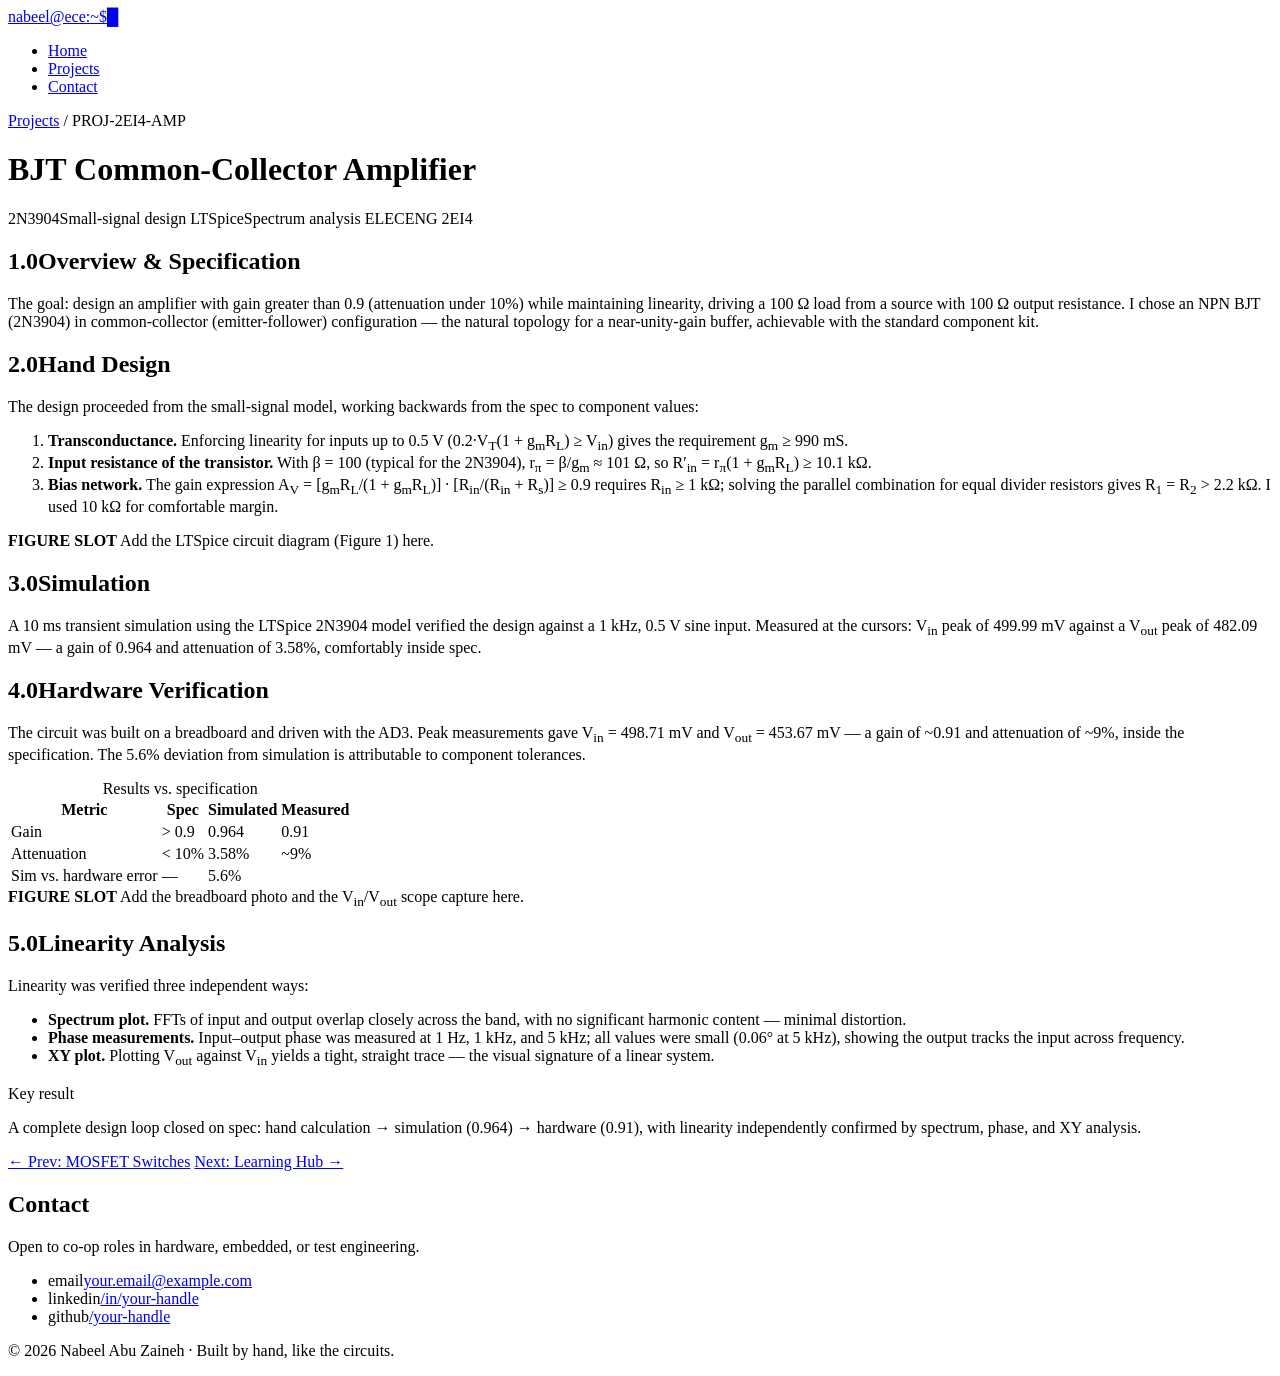
==== amplifier.html @ 7aefc630 "Add files via upload" ====
<!DOCTYPE html>
<html lang="en">
<head>
<meta charset="UTF-8">
<meta name="viewport" content="width=device-width, initial-scale=1.0">
<title>BJT Common-Collector Amplifier — Nabeel Abu Zaineh</title>
<meta name="description" content="A 2N3904 common-collector amplifier designed by hand to a gain spec, simulated in LTSpice, and verified on hardware with spectrum and phase analysis.">
<link rel="preconnect" href="https://fonts.googleapis.com">
<link rel="preconnect" href="https://fonts.gstatic.com" crossorigin>
<link href="https://fonts.googleapis.com/css2?family=Archivo:wght@700;800&family=IBM+Plex+Sans:wght@400;600&family=IBM+Plex+Mono:wght@400;600&display=swap" rel="stylesheet">
<link rel="stylesheet" href="style.css">
</head>
<body>

<header>
  <div class="wrap nav">
    <a class="brand" href="index.html">nabeel@ece:~$<span class="cursor">█</span></a>
    <nav aria-label="Main">
      <ul>
        <li><a href="index.html">Home</a></li>
        <li><a href="projects.html" aria-current="page">Projects</a></li>
        <li><a href="index.html#contact">Contact</a></li>
      </ul>
    </nav>
  </div>
</header>

<main class="wrap">
  <div class="detail-hero">
    <p class="crumb"><a href="projects.html">Projects</a> / PROJ-2EI4-AMP</p>
    <h1>BJT Common-Collector Amplifier</h1>
    <div class="detail-meta">
      <span class="tag">2N3904</span><span class="tag">Small-signal design</span>
      <span class="tag">LTSpice</span><span class="tag">Spectrum analysis</span>
      <span class="tag">ELECENG 2EI4</span>
    </div>
  </div>

  <div class="detail-body">
    <h2><span class="num">1.0</span>Overview &amp; Specification</h2>
    <p>
      The goal: design an amplifier with gain greater than 0.9 (attenuation under 10%)
      while maintaining linearity, driving a 100 Ω load from a source with 100 Ω output
      resistance. I chose an NPN BJT (2N3904) in common-collector (emitter-follower)
      configuration — the natural topology for a near-unity-gain buffer, achievable with
      the standard component kit.
    </p>

    <h2><span class="num">2.0</span>Hand Design</h2>
    <p>
      The design proceeded from the small-signal model, working backwards from the spec to
      component values:
    </p>
    <ol>
      <li>
        <strong>Transconductance.</strong> Enforcing linearity for inputs up to 0.5 V
        (0.2·V<sub>T</sub>(1 + g<sub>m</sub>R<sub>L</sub>) ≥ V<sub>in</sub>) gives the
        requirement g<sub>m</sub> ≥ 990 mS.
      </li>
      <li>
        <strong>Input resistance of the transistor.</strong> With β = 100 (typical for the
        2N3904), r<sub>π</sub> = β/g<sub>m</sub> ≈ 101 Ω, so
        R′<sub>in</sub> = r<sub>π</sub>(1 + g<sub>m</sub>R<sub>L</sub>) ≥ 10.1 kΩ.
      </li>
      <li>
        <strong>Bias network.</strong> The gain expression
        A<sub>V</sub> = [g<sub>m</sub>R<sub>L</sub>/(1 + g<sub>m</sub>R<sub>L</sub>)] ·
        [R<sub>in</sub>/(R<sub>in</sub> + R<sub>s</sub>)] ≥ 0.9 requires
        R<sub>in</sub> ≥ 1 kΩ; solving the parallel combination for equal divider
        resistors gives R<sub>1</sub> = R<sub>2</sub> &gt; 2.2 kΩ. I used 10 kΩ for
        comfortable margin.
      </li>
    </ol>
    <div class="fig-slot">
      <strong>FIGURE SLOT</strong>
      Add the LTSpice circuit diagram (Figure 1) here.
    </div>

    <h2><span class="num">3.0</span>Simulation</h2>
    <p>
      A 10 ms transient simulation using the LTSpice 2N3904 model verified the design
      against a 1 kHz, 0.5 V sine input. Measured at the cursors: V<sub>in</sub> peak of
      499.99 mV against a V<sub>out</sub> peak of 482.09 mV — a gain of 0.964 and
      attenuation of 3.58%, comfortably inside spec.
    </p>

    <h2><span class="num">4.0</span>Hardware Verification</h2>
    <p>
      The circuit was built on a breadboard and driven with the AD3. Peak measurements gave
      V<sub>in</sub> = 498.71 mV and V<sub>out</sub> = 453.67 mV — a gain of ~0.91 and
      attenuation of ~9%, inside the specification. The 5.6% deviation from simulation is
      attributable to component tolerances.
    </p>
    <table class="specs">
      <caption>Results vs. specification</caption>
      <tr><th>Metric</th><th>Spec</th><th>Simulated</th><th>Measured</th></tr>
      <tr><td>Gain</td><td>&gt; 0.9</td><td>0.964</td><td>0.91</td></tr>
      <tr><td>Attenuation</td><td>&lt; 10%</td><td>3.58%</td><td>~9%</td></tr>
      <tr><td>Sim vs. hardware error</td><td>—</td><td colspan="2">5.6%</td></tr>
    </table>
    <div class="fig-slot">
      <strong>FIGURE SLOT</strong>
      Add the breadboard photo and the V<sub>in</sub>/V<sub>out</sub> scope capture here.
    </div>

    <h2><span class="num">5.0</span>Linearity Analysis</h2>
    <p>Linearity was verified three independent ways:</p>
    <ul>
      <li>
        <strong>Spectrum plot.</strong> FFTs of input and output overlap closely across the
        band, with no significant harmonic content — minimal distortion.
      </li>
      <li>
        <strong>Phase measurements.</strong> Input–output phase was measured at 1 Hz,
        1 kHz, and 5 kHz; all values were small (0.06° at 5 kHz), showing the output
        tracks the input across frequency.
      </li>
      <li>
        <strong>XY plot.</strong> Plotting V<sub>out</sub> against V<sub>in</sub> yields a
        tight, straight trace — the visual signature of a linear system.
      </li>
    </ul>
    <div class="callout">
      <p class="callout-label">Key result</p>
      <p>
        A complete design loop closed on spec: hand calculation → simulation (0.964) →
        hardware (0.91), with linearity independently confirmed by spectrum, phase, and XY
        analysis.
      </p>
    </div>
  </div>

  <div class="proj-pager">
    <a class="btn" href="switches.html">← Prev: MOSFET Switches</a>
    <a class="btn" href="hub.html">Next: Learning Hub →</a>
  </div>
</main>

<footer id="contact">
  <div class="wrap">
    <div class="foot-grid">
      <div>
        <h2>Contact</h2>
        <p>Open to co-op roles in hardware, embedded, or test engineering.</p>
      </div>
      <ul class="contact-list">
        <li><span class="label">email</span><a href="mailto:your.email@example.com">your.email@example.com</a></li>
        <li><span class="label">linkedin</span><a href="https://linkedin.com/in/your-handle">/in/your-handle</a></li>
        <li><span class="label">github</span><a href="https://github.com/your-handle">/your-handle</a></li>
      </ul>
    </div>
    <p class="fineprint">© 2026 Nabeel Abu Zaineh · Built by hand, like the circuits.</p>
  </div>
</footer>
</body>
</html>
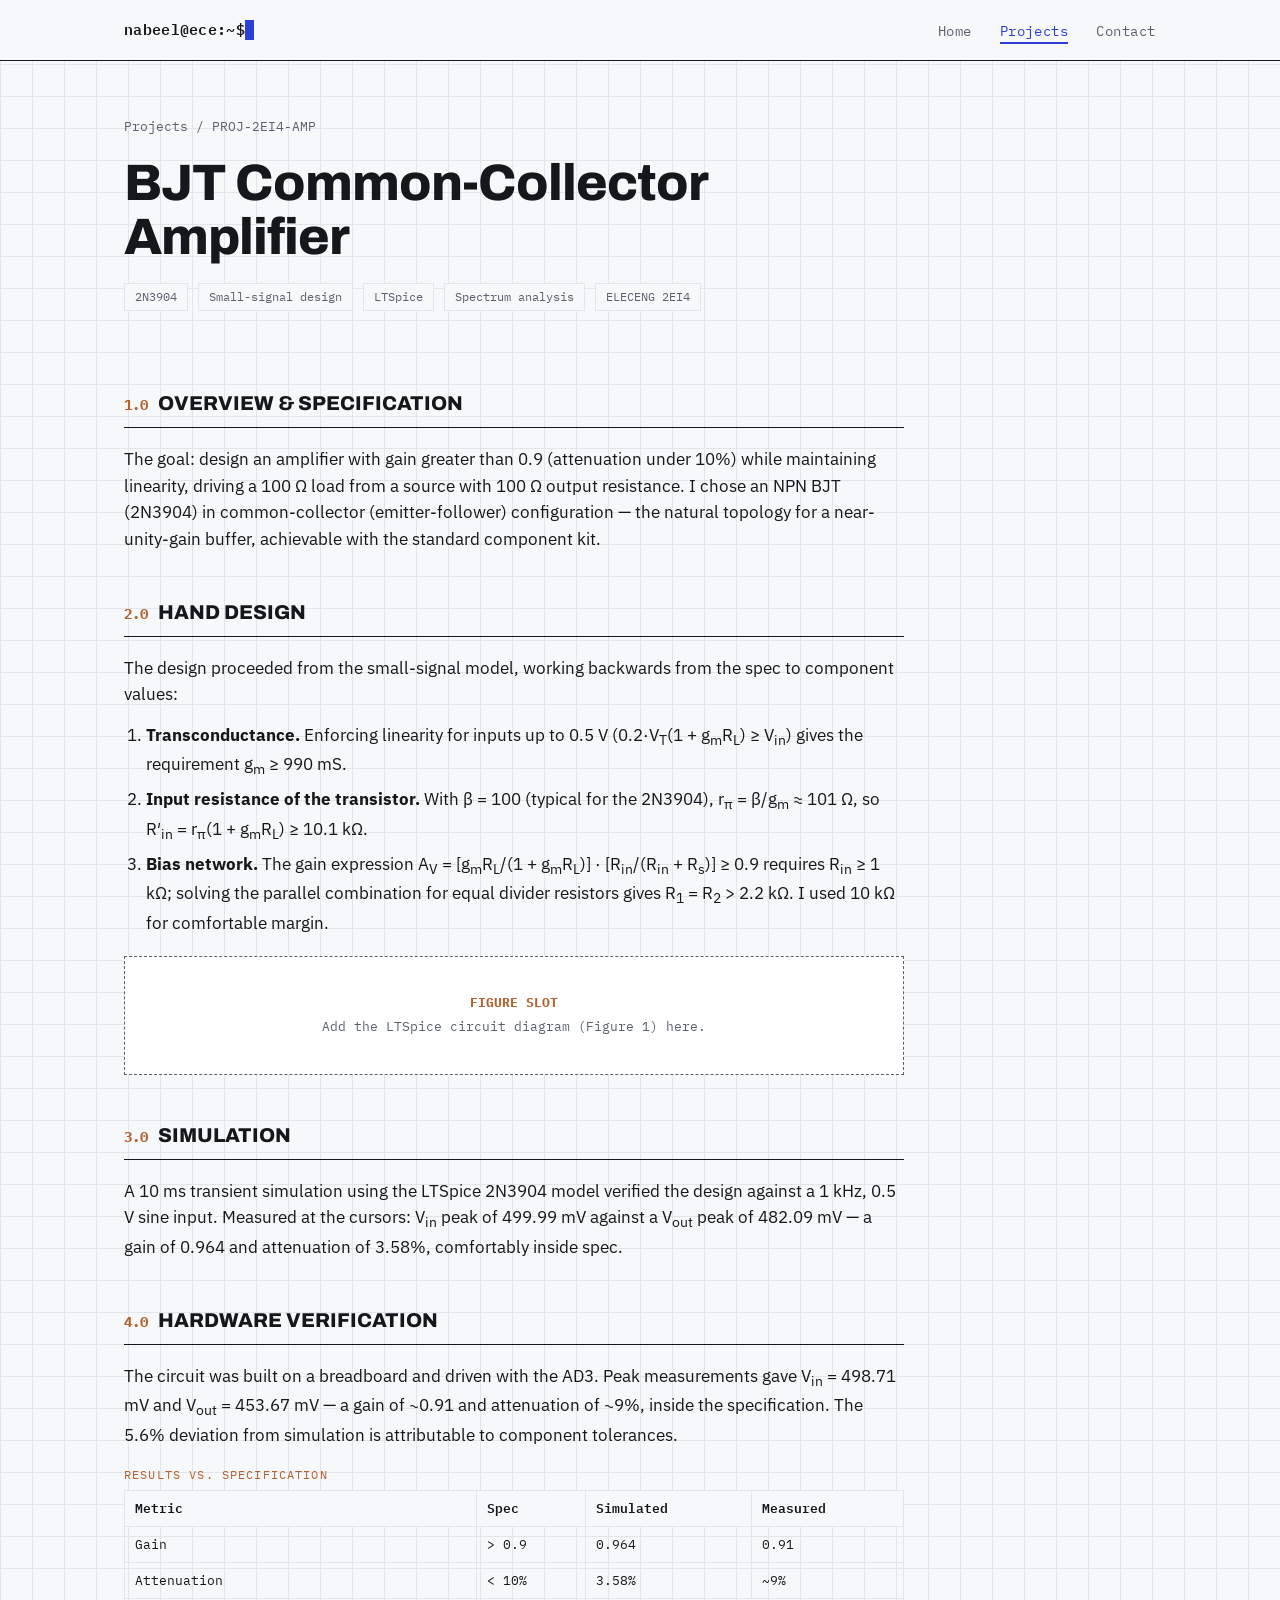
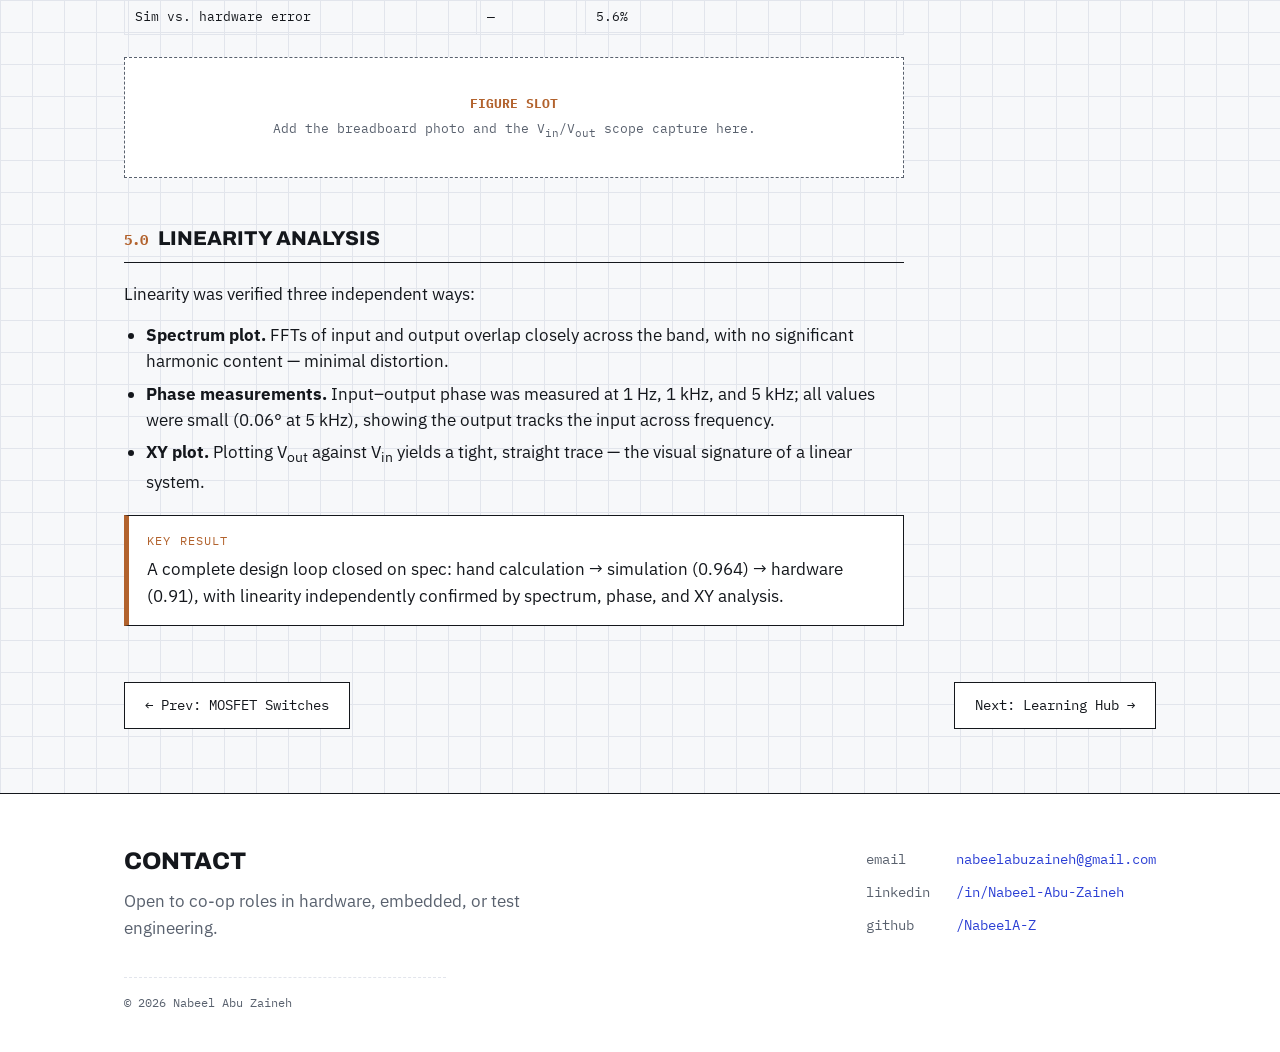
==== commit a235b309: "Update amplifier.html" ====
--- a/amplifier.html
+++ b/amplifier.html
@@ -144,12 +144,12 @@
         <p>Open to co-op roles in hardware, embedded, or test engineering.</p>
       </div>
       <ul class="contact-list">
-        <li><span class="label">email</span><a href="mailto:your.email@example.com">your.email@example.com</a></li>
-        <li><span class="label">linkedin</span><a href="https://linkedin.com/in/your-handle">/in/your-handle</a></li>
-        <li><span class="label">github</span><a href="https://github.com/your-handle">/your-handle</a></li>
+        <li><span class="label">email</span><a href="mailto:nabeelabuzaineh@gmail.com">nabeelabuzaineh@gmail.com</a></li>
+        <li><span class="label">linkedin</span><a href="https://www.linkedin.com/in/nabeel-abu-zaineh-313452333/">/in/Nabeel-Abu-Zaineh</a></li>
+        <li><span class="label">github</span><a href="https://github.com/your-handle">/NabeelA-Z</a></li>
       </ul>
     </div>
-    <p class="fineprint">© 2026 Nabeel Abu Zaineh · Built by hand, like the circuits.</p>
+    <p class="fineprint">© 2026 Nabeel Abu Zaineh</p>
   </div>
 </footer>
 </body>
--- a/style.css
+++ b/style.css
@@ -0,0 +1,407 @@
+/* ============================================================
+   Nabeel Abu Zaineh — Portfolio
+   Palette: Paper #F7F8FA · Ink #14171C · Schematic Blue #2B3FD4
+            Copper #B2622D · Grid #E2E5EC · Muted #59616E
+   Type:    Archivo (display) · IBM Plex Sans (body) · IBM Plex Mono (utility)
+   ============================================================ */
+
+:root {
+  --paper: #F7F8FA;
+  --ink: #14171C;
+  --blue: #2B3FD4;
+  --blue-dark: #1F2FA6;
+  --copper: #B2622D;
+  --grid: #E2E5EC;
+  --muted: #59616E;
+  --card: #FFFFFF;
+  --mono: "IBM Plex Mono", ui-monospace, monospace;
+  --sans: "IBM Plex Sans", system-ui, sans-serif;
+  --display: "Archivo", var(--sans);
+  --maxw: 1080px;
+}
+
+* { margin: 0; padding: 0; box-sizing: border-box; }
+
+html { scroll-behavior: smooth; }
+@media (prefers-reduced-motion: reduce) {
+  html { scroll-behavior: auto; }
+  *, *::before, *::after { animation: none !important; transition: none !important; }
+}
+
+body {
+  font-family: var(--sans);
+  color: var(--ink);
+  background-color: var(--paper);
+  /* Engineering graph paper */
+  background-image:
+    linear-gradient(var(--grid) 1px, transparent 1px),
+    linear-gradient(90deg, var(--grid) 1px, transparent 1px);
+  background-size: 32px 32px;
+  line-height: 1.6;
+  font-size: 16.5px;
+}
+
+a { color: var(--blue); text-decoration: none; }
+a:hover { color: var(--blue-dark); }
+a:focus-visible, button:focus-visible {
+  outline: 2px solid var(--copper);
+  outline-offset: 3px;
+}
+
+.wrap { max-width: var(--maxw); margin: 0 auto; padding: 0 24px; }
+
+/* ---------- Header / nav ---------- */
+header {
+  position: sticky; top: 0; z-index: 50;
+  background: rgba(247, 248, 250, 0.92);
+  backdrop-filter: blur(6px);
+  border-bottom: 1.5px solid var(--ink);
+}
+.nav {
+  display: flex; align-items: center; justify-content: space-between;
+  height: 60px;
+}
+.nav .brand {
+  font-family: var(--mono);
+  font-weight: 600;
+  font-size: 0.95rem;
+  color: var(--ink);
+  letter-spacing: 0.02em;
+}
+.nav .brand .cursor { color: var(--blue); }
+.nav ul { display: flex; gap: 28px; list-style: none; }
+.nav ul a {
+  font-family: var(--mono);
+  font-size: 0.85rem;
+  color: var(--muted);
+  letter-spacing: 0.04em;
+}
+.nav ul a:hover, .nav ul a[aria-current="page"] { color: var(--blue); }
+.nav ul a[aria-current="page"] { border-bottom: 2px solid var(--blue); padding-bottom: 2px; }
+
+/* ---------- Hero ---------- */
+.hero { padding: 88px 0 56px; }
+.hero .eyebrow {
+  font-family: var(--mono);
+  font-size: 0.8rem;
+  letter-spacing: 0.12em;
+  text-transform: uppercase;
+  color: var(--copper);
+  margin-bottom: 18px;
+}
+.hero h1 {
+  font-family: var(--display);
+  font-weight: 800;
+  font-size: clamp(2.6rem, 7vw, 4.6rem);
+  line-height: 1.02;
+  letter-spacing: -0.02em;
+  max-width: 15ch;
+}
+.hero h1 .accent { color: var(--blue); }
+.hero .tagline {
+  margin-top: 22px;
+  max-width: 58ch;
+  font-size: 1.08rem;
+  color: var(--muted);
+}
+.hero .cta-row { margin-top: 32px; display: flex; gap: 14px; flex-wrap: wrap; }
+
+.btn {
+  display: inline-block;
+  font-family: var(--mono);
+  font-size: 0.88rem;
+  padding: 11px 20px;
+  border: 1.5px solid var(--ink);
+  color: var(--ink);
+  background: var(--card);
+  transition: transform 0.12s ease, box-shadow 0.12s ease;
+}
+.btn:hover { transform: translate(-2px, -2px); box-shadow: 3px 3px 0 var(--blue); color: var(--ink); }
+.btn.primary { background: var(--blue); border-color: var(--blue); color: #fff; }
+.btn.primary:hover { box-shadow: 3px 3px 0 var(--ink); color: #fff; }
+
+/* Signature: oscilloscope trace */
+.scope {
+  margin-top: 56px;
+  border: 1.5px solid var(--ink);
+  background: var(--card);
+}
+.scope-label {
+  display: flex; justify-content: space-between;
+  font-family: var(--mono); font-size: 0.72rem;
+  color: var(--muted);
+  padding: 8px 12px;
+  border-bottom: 1px solid var(--grid);
+}
+.scope svg { display: block; width: 100%; height: 110px; }
+.trace {
+  fill: none;
+  stroke: var(--blue);
+  stroke-width: 2.5;
+  stroke-dasharray: 2400;
+  stroke-dashoffset: 2400;
+  animation: draw 4s linear infinite;
+}
+.trace.ghost { stroke: var(--copper); opacity: 0.45; animation-delay: 0.6s; }
+@keyframes draw { to { stroke-dashoffset: 0; } }
+
+/* ---------- Sections ---------- */
+section { padding: 64px 0; }
+.sec-head {
+  display: flex; align-items: baseline; gap: 16px;
+  border-bottom: 1.5px solid var(--ink);
+  padding-bottom: 10px;
+  margin-bottom: 36px;
+}
+.sec-head .num {
+  font-family: var(--mono);
+  font-size: 0.9rem;
+  color: var(--copper);
+}
+.sec-head h2 {
+  font-family: var(--display);
+  font-weight: 800;
+  font-size: 1.6rem;
+  letter-spacing: -0.01em;
+  text-transform: uppercase;
+}
+
+/* ---------- About ---------- */
+.about-grid { display: grid; grid-template-columns: 1.6fr 1fr; gap: 40px; }
+.about-grid p + p { margin-top: 14px; }
+.factsheet {
+  border: 1.5px solid var(--ink);
+  background: var(--card);
+  font-family: var(--mono);
+  font-size: 0.85rem;
+  align-self: start;
+}
+.factsheet div {
+  display: flex; justify-content: space-between; gap: 12px;
+  padding: 10px 14px;
+  border-bottom: 1px solid var(--grid);
+}
+.factsheet div:last-child { border-bottom: none; }
+.factsheet dt { color: var(--muted); }
+.factsheet dd { text-align: right; }
+
+/* ---------- Skills ---------- */
+.skills-grid {
+  display: grid;
+  grid-template-columns: repeat(auto-fit, minmax(230px, 1fr));
+  gap: 20px;
+}
+.skill-card {
+  border: 1.5px solid var(--ink);
+  background: var(--card);
+  padding: 20px;
+}
+.skill-card h3 {
+  font-family: var(--mono);
+  font-size: 0.82rem;
+  letter-spacing: 0.08em;
+  text-transform: uppercase;
+  color: var(--blue);
+  margin-bottom: 12px;
+}
+.skill-card ul { list-style: none; }
+.skill-card li {
+  padding: 4px 0;
+  font-size: 0.95rem;
+  border-bottom: 1px dashed var(--grid);
+}
+.skill-card li:last-child { border-bottom: none; }
+
+/* ---------- Project cards ---------- */
+.proj-grid { display: grid; gap: 28px; }
+
+.proj {
+  border: 1.5px solid var(--ink);
+  background: var(--card);
+  transition: box-shadow 0.15s ease, transform 0.15s ease;
+}
+.proj:hover { transform: translate(-3px, -3px); box-shadow: 6px 6px 0 var(--blue); }
+
+.proj-head {
+  display: flex; justify-content: space-between; align-items: center;
+  gap: 12px; flex-wrap: wrap;
+  padding: 14px 20px;
+  border-bottom: 1.5px solid var(--ink);
+  background: var(--paper);
+}
+.proj-head .part-no {
+  font-family: var(--mono); font-size: 0.78rem;
+  color: var(--copper); letter-spacing: 0.06em;
+}
+.proj-head .status {
+  font-family: var(--mono); font-size: 0.72rem;
+  padding: 3px 10px;
+  border: 1px solid var(--blue);
+  color: var(--blue);
+}
+.proj-body { padding: 22px 20px; }
+.proj-body h3 {
+  font-family: var(--display);
+  font-weight: 700;
+  font-size: 1.35rem;
+  letter-spacing: -0.01em;
+  margin-bottom: 10px;
+}
+.proj-body p { color: var(--muted); max-width: 70ch; }
+.proj-body p + p { margin-top: 10px; }
+.proj-body p strong { color: var(--ink); }
+
+.specs {
+  margin-top: 18px;
+  width: 100%;
+  border-collapse: collapse;
+  font-family: var(--mono);
+  font-size: 0.82rem;
+}
+.specs caption {
+  text-align: left;
+  font-size: 0.72rem;
+  letter-spacing: 0.1em;
+  text-transform: uppercase;
+  color: var(--copper);
+  padding-bottom: 6px;
+}
+.specs th, .specs td {
+  border: 1px solid var(--grid);
+  padding: 7px 10px;
+  text-align: left;
+}
+.specs th { background: var(--paper); font-weight: 600; }
+
+.tags { margin-top: 16px; display: flex; flex-wrap: wrap; gap: 8px; }
+.tag {
+  font-family: var(--mono);
+  font-size: 0.72rem;
+  padding: 4px 10px;
+  background: var(--paper);
+  border: 1px solid var(--grid);
+  color: var(--muted);
+}
+
+/* ---------- Footer / contact ---------- */
+footer {
+  border-top: 1.5px solid var(--ink);
+  padding: 48px 0 40px;
+  background: var(--card);
+}
+footer .foot-grid {
+  display: flex; justify-content: space-between; gap: 24px; flex-wrap: wrap;
+  align-items: flex-start;
+}
+footer h2 {
+  font-family: var(--display); font-weight: 800;
+  font-size: 1.5rem; text-transform: uppercase;
+  margin-bottom: 8px;
+}
+footer p { color: var(--muted); max-width: 46ch; }
+.contact-list { list-style: none; font-family: var(--mono); font-size: 0.9rem; }
+.contact-list li { padding: 5px 0; }
+.contact-list .label { color: var(--muted); display: inline-block; width: 90px; }
+footer .fineprint {
+  margin-top: 36px;
+  font-family: var(--mono);
+  font-size: 0.72rem;
+  color: var(--muted);
+  border-top: 1px dashed var(--grid);
+  padding-top: 16px;
+}
+
+/* ---------- Reveal on scroll ---------- */
+.reveal { opacity: 0; transform: translateY(14px); transition: opacity 0.5s ease, transform 0.5s ease; }
+.reveal.in { opacity: 1; transform: none; }
+@media (prefers-reduced-motion: reduce) {
+  .reveal { opacity: 1; transform: none; }
+}
+
+/* ---------- Responsive ---------- */
+@media (max-width: 760px) {
+  .about-grid { grid-template-columns: 1fr; }
+  .nav ul { gap: 16px; }
+  .hero { padding: 56px 0 40px; }
+  section { padding: 48px 0; }
+}
+
+/* ---------- Project detail pages ---------- */
+.crumb {
+  font-family: var(--mono); font-size: 0.8rem;
+  color: var(--muted); margin-bottom: 20px;
+}
+.crumb a { color: var(--muted); }
+.crumb a:hover { color: var(--blue); }
+
+.detail-hero { padding: 56px 0 32px; }
+.detail-hero h1 {
+  font-family: var(--display); font-weight: 800;
+  font-size: clamp(2rem, 5vw, 3.2rem);
+  line-height: 1.05; letter-spacing: -0.02em;
+  max-width: 22ch;
+}
+.detail-meta {
+  display: flex; gap: 10px; flex-wrap: wrap;
+  margin-top: 18px;
+}
+
+.detail-body { max-width: 780px; }
+.detail-body h2 {
+  font-family: var(--display); font-weight: 800;
+  font-size: 1.25rem; text-transform: uppercase;
+  border-bottom: 1.5px solid var(--ink);
+  padding-bottom: 8px; margin: 44px 0 18px;
+}
+.detail-body h2 .num { color: var(--copper); font-family: var(--mono); font-size: 0.85rem; margin-right: 10px; }
+.detail-body p { margin-bottom: 14px; }
+.detail-body ul, .detail-body ol { margin: 0 0 14px 22px; }
+.detail-body li { margin-bottom: 6px; }
+.detail-body .specs { margin: 18px 0 22px; }
+
+.fig-slot {
+  border: 1.5px dashed var(--muted);
+  background: var(--card);
+  padding: 36px 20px;
+  text-align: center;
+  font-family: var(--mono);
+  font-size: 0.8rem;
+  color: var(--muted);
+  margin: 20px 0 24px;
+}
+.fig-slot strong { color: var(--copper); display: block; margin-bottom: 4px; }
+
+figure.site-fig { margin: 20px 0 24px; border: 1.5px solid var(--ink); background: var(--card); }
+figure.site-fig img { display: block; width: 100%; height: auto; }
+figure.site-fig figcaption {
+  font-family: var(--mono); font-size: 0.78rem;
+  color: var(--muted); padding: 8px 12px;
+  border-top: 1px solid var(--grid);
+}
+
+.callout {
+  border: 1.5px solid var(--ink);
+  border-left: 5px solid var(--copper);
+  background: var(--card);
+  padding: 16px 18px;
+  margin: 20px 0 24px;
+}
+.callout .callout-label {
+  font-family: var(--mono); font-size: 0.72rem;
+  letter-spacing: 0.1em; text-transform: uppercase;
+  color: var(--copper); margin-bottom: 6px;
+}
+.callout p:last-child { margin-bottom: 0; }
+
+.proj-pager {
+  display: flex; justify-content: space-between; gap: 14px;
+  margin: 56px 0 64px; flex-wrap: wrap;
+}
+
+/* Card links to detail pages */
+.proj-body h3 a { color: var(--ink); }
+.proj-body h3 a:hover { color: var(--blue); }
+.readmore {
+  display: inline-block; margin-top: 16px;
+  font-family: var(--mono); font-size: 0.85rem;
+}
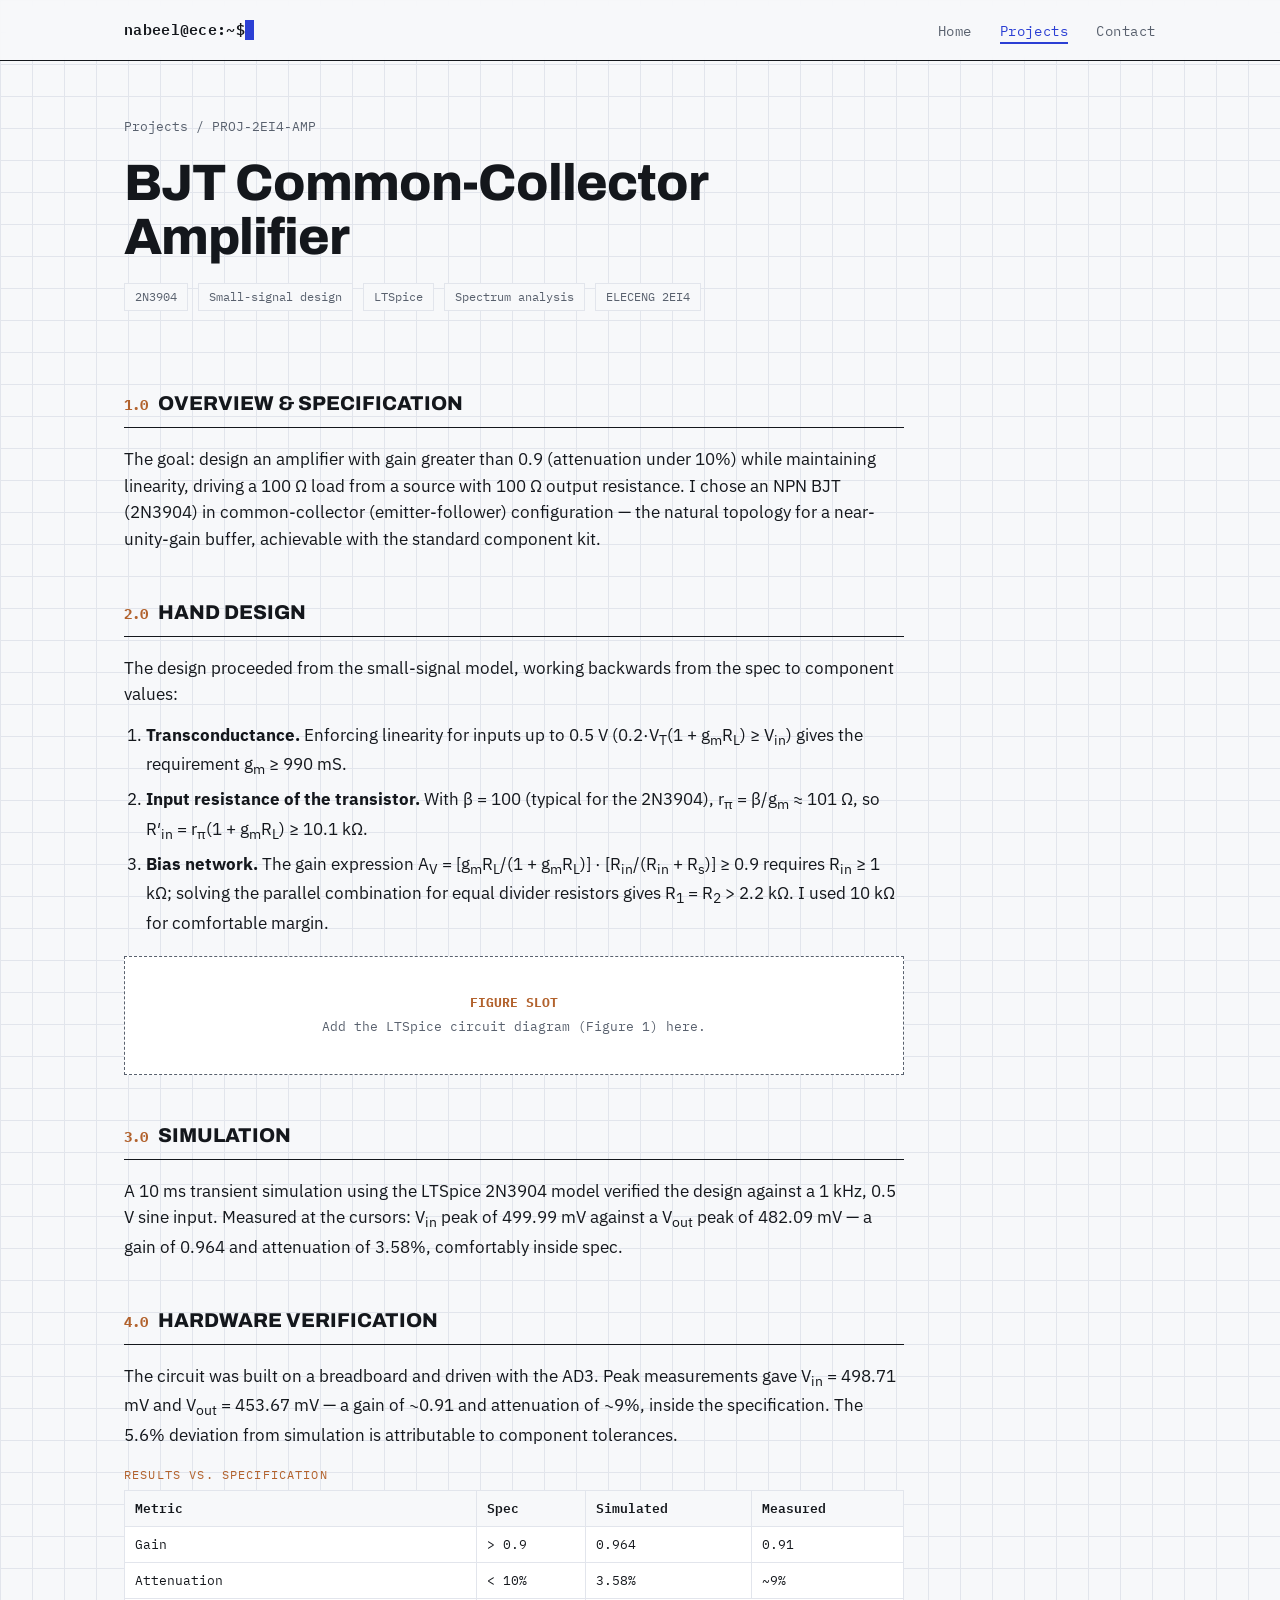
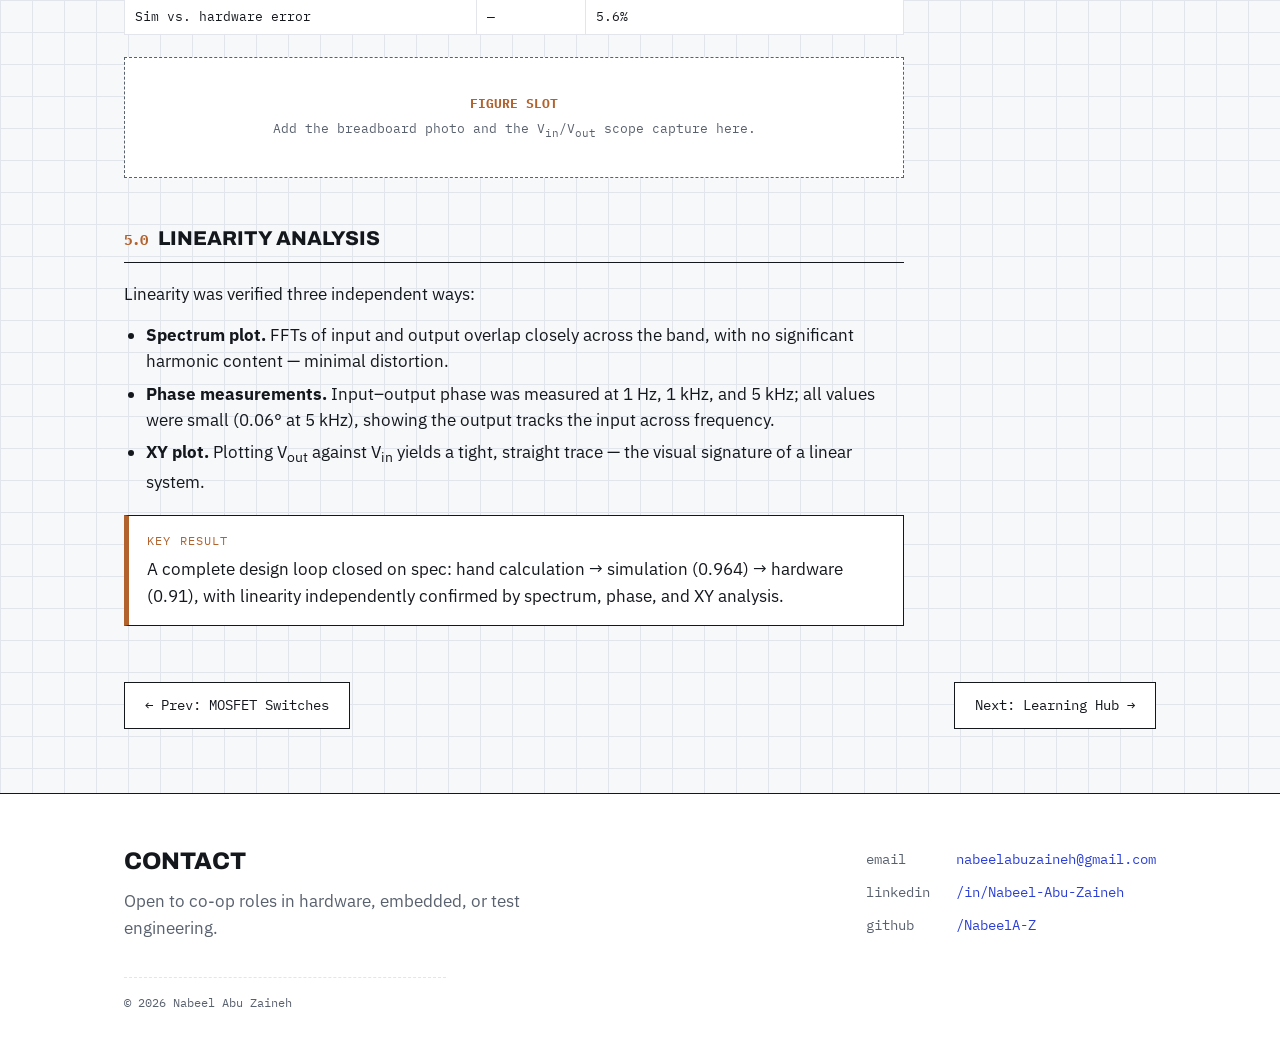
==== commit e72576a3: "Fill in real contact details and Switch 2 figures Replace placeholder email/LinkedIn/GitHub links in" ====
--- a/amplifier.html
+++ b/amplifier.html
@@ -146,7 +146,7 @@
       <ul class="contact-list">
         <li><span class="label">email</span><a href="mailto:nabeelabuzaineh@gmail.com">nabeelabuzaineh@gmail.com</a></li>
         <li><span class="label">linkedin</span><a href="https://www.linkedin.com/in/nabeel-abu-zaineh-313452333/">/in/Nabeel-Abu-Zaineh</a></li>
-        <li><span class="label">github</span><a href="https://github.com/your-handle">/NabeelA-Z</a></li>
+        <li><span class="label">github</span><a href="https://github.com/NabeelA-Z">/NabeelA-Z</a></li>
       </ul>
     </div>
     <p class="fineprint">© 2026 Nabeel Abu Zaineh</p>
--- a/style.css
+++ b/style.css
@@ -270,6 +270,7 @@
   border: 1px solid var(--grid);
   padding: 7px 10px;
   text-align: left;
+  background: var(--card);
 }
 .specs th { background: var(--paper); font-weight: 600; }
 
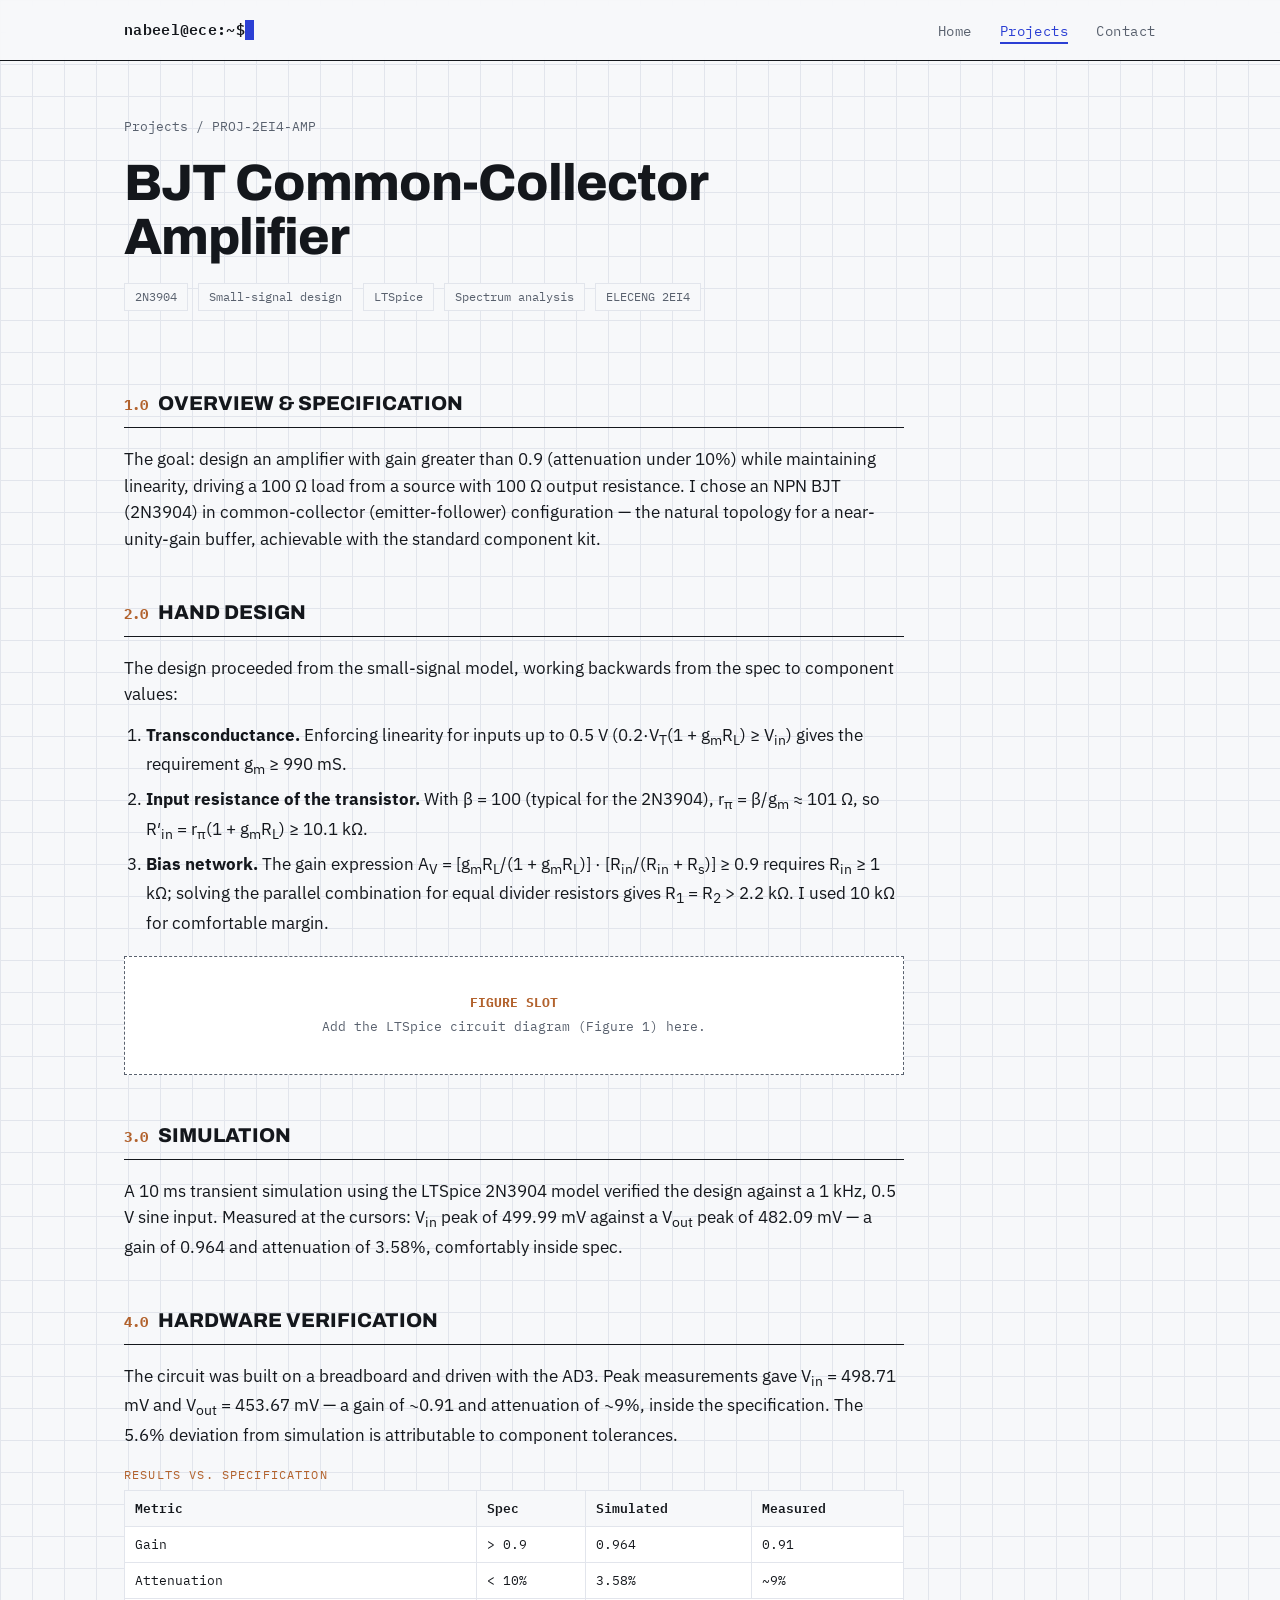
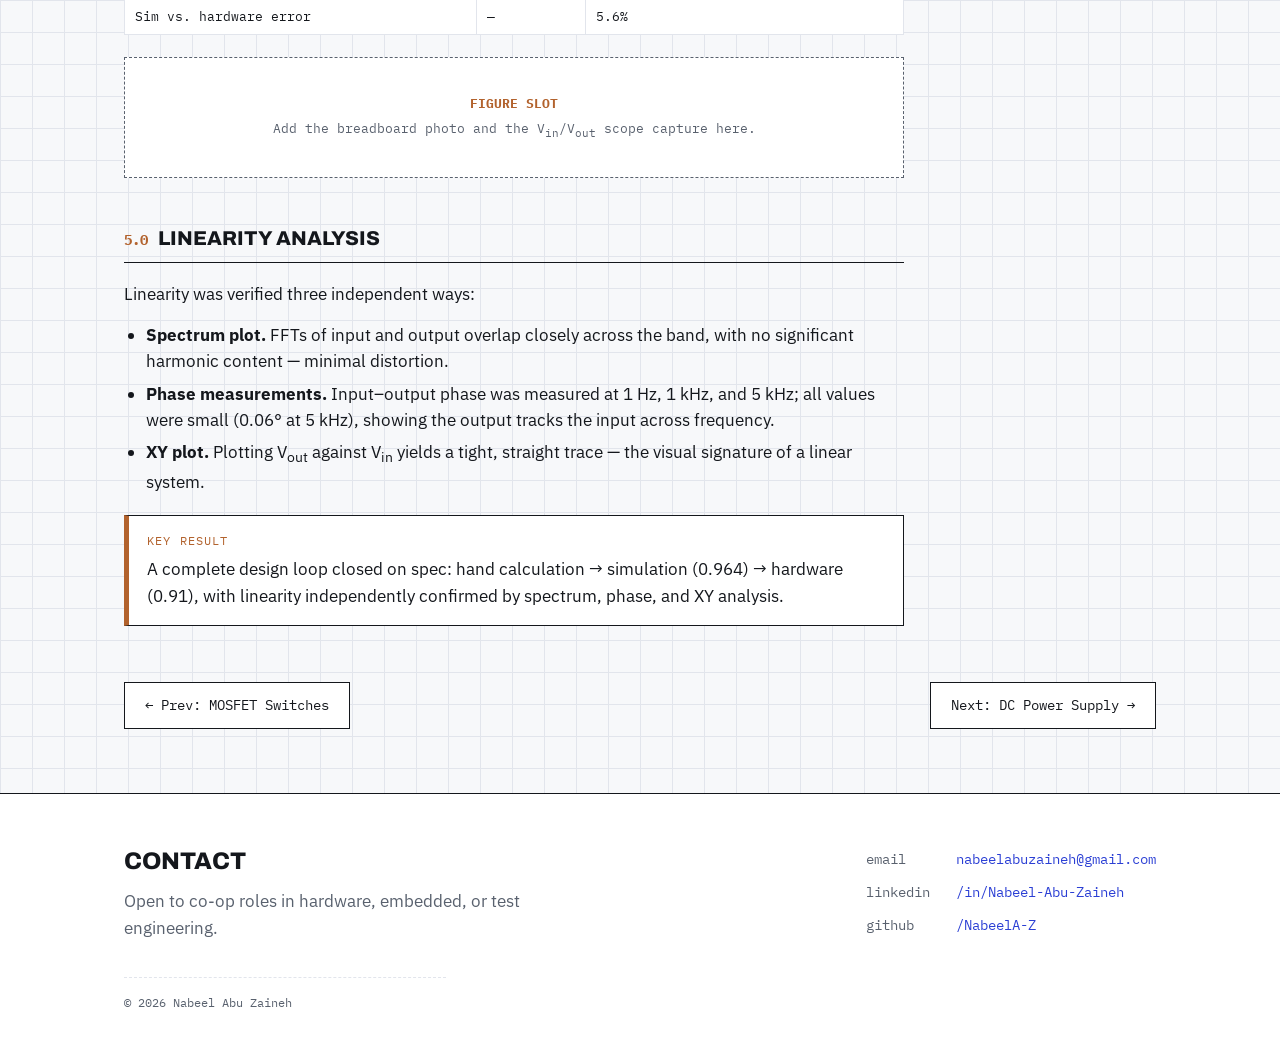
==== commit 54eef638: "added PSU project" ====
--- a/amplifier.html
+++ b/amplifier.html
@@ -132,7 +132,7 @@
 
   <div class="proj-pager">
     <a class="btn" href="switches.html">← Prev: MOSFET Switches</a>
-    <a class="btn" href="hub.html">Next: Learning Hub →</a>
+    <a class="btn" href="psu.html">Next: DC Power Supply →</a>
   </div>
 </main>
 
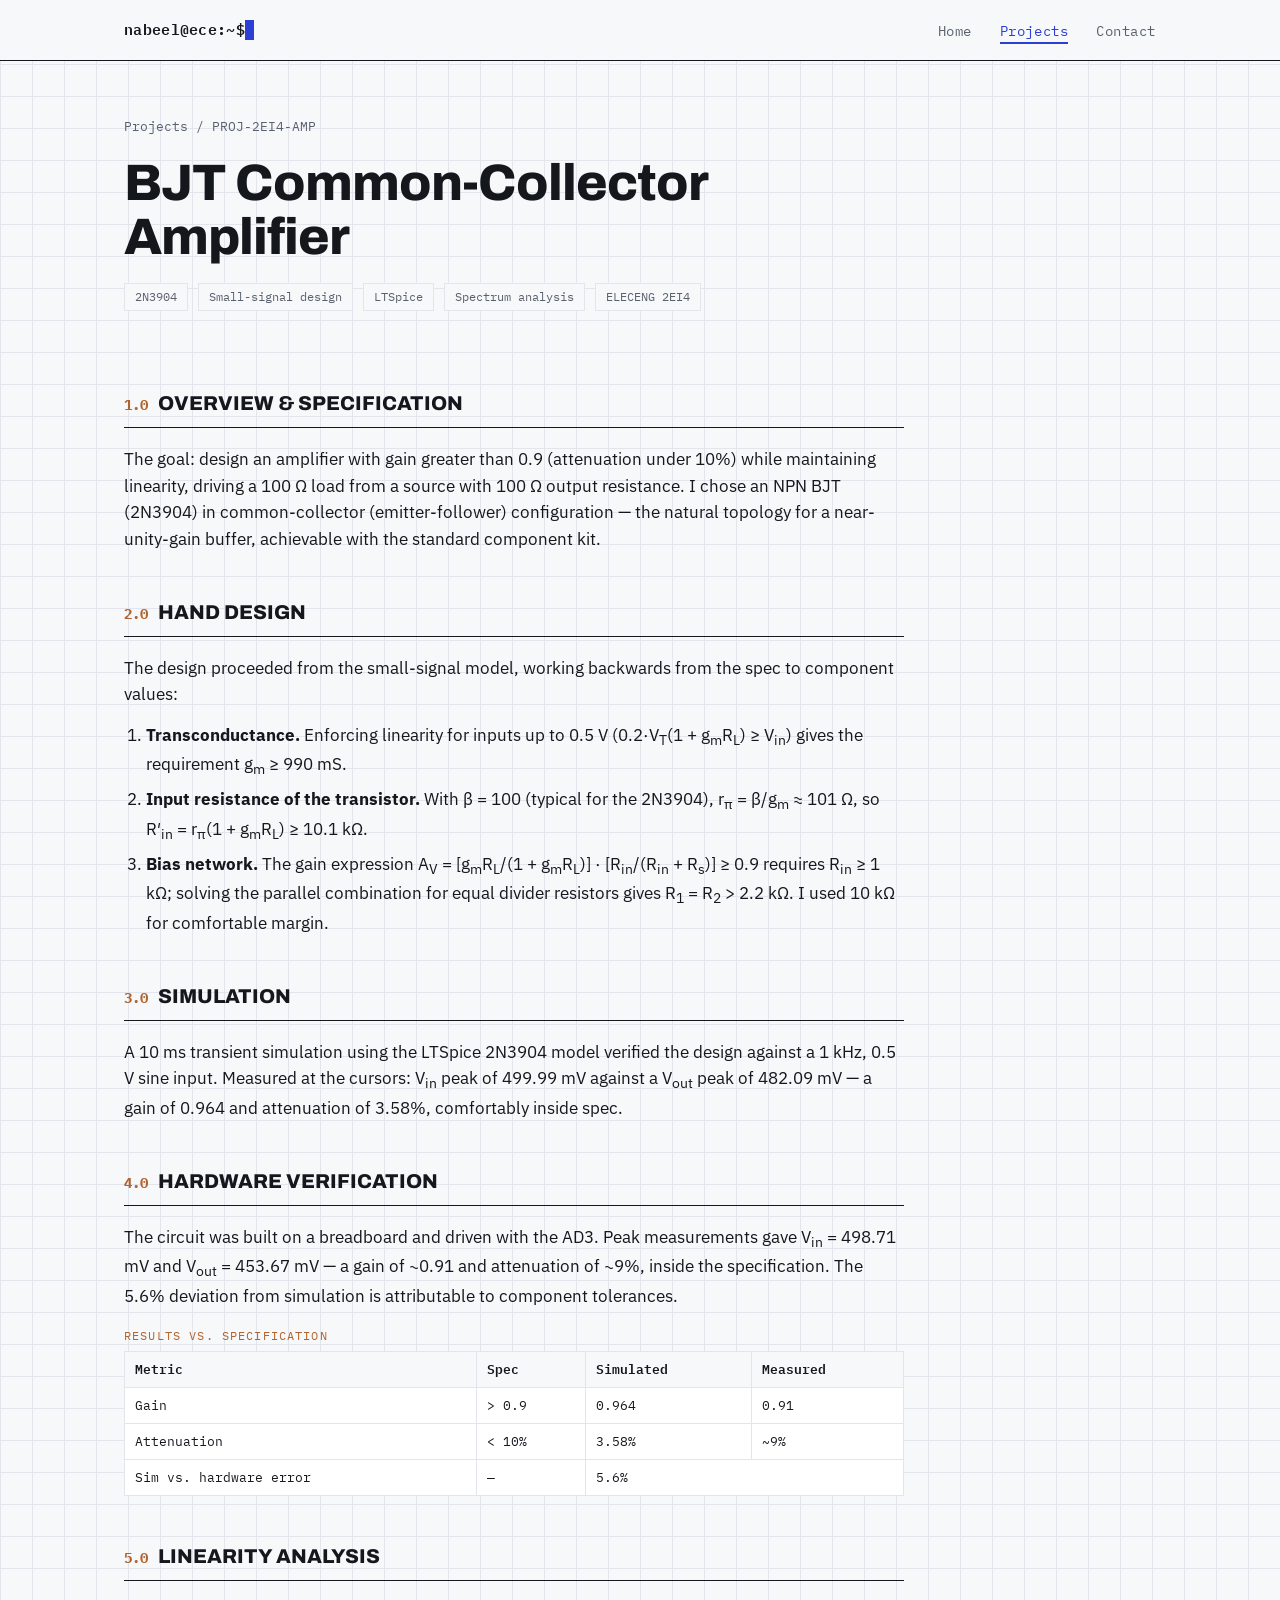
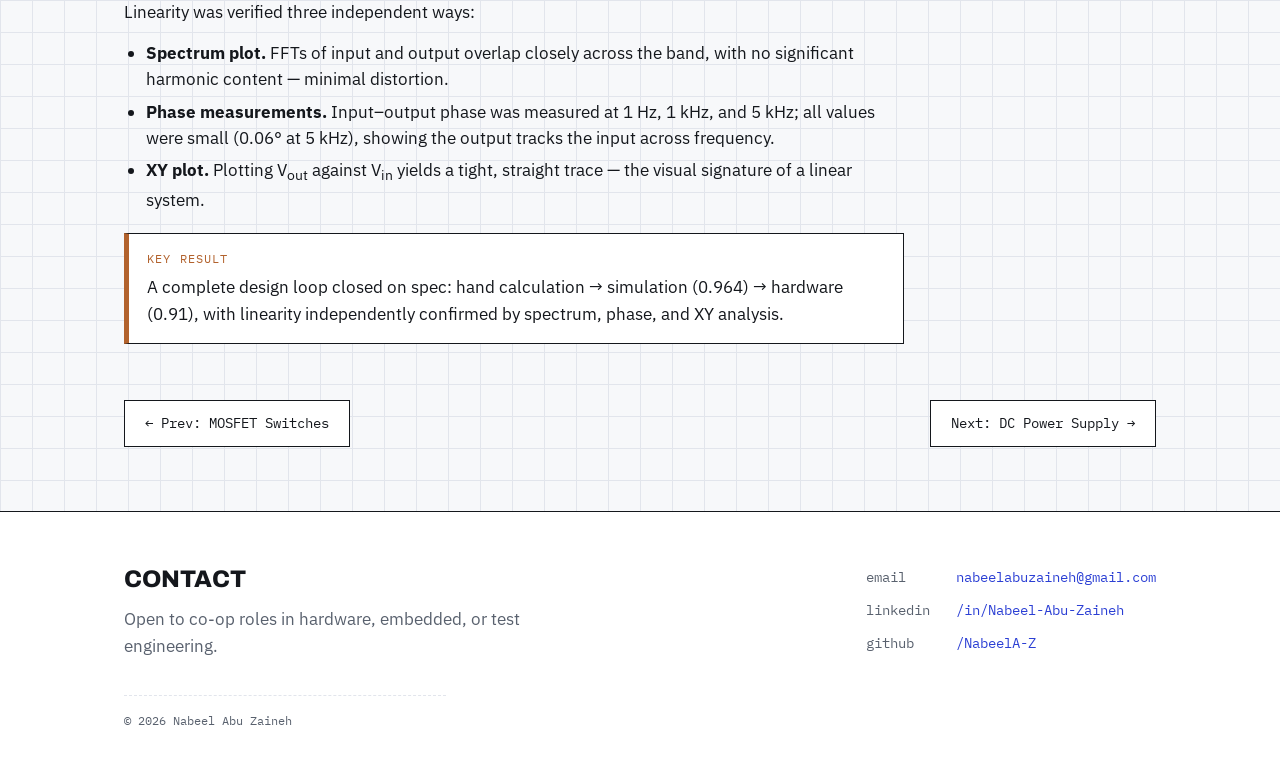
==== commit ec24e7eb: "Add DC power supply project page with schematic and sim figures Adds psu.html (PROJ-2EI4-PSU) coveri" ====
--- a/amplifier.html
+++ b/amplifier.html
@@ -71,10 +71,6 @@
         comfortable margin.
       </li>
     </ol>
-    <div class="fig-slot">
-      <strong>FIGURE SLOT</strong>
-      Add the LTSpice circuit diagram (Figure 1) here.
-    </div>
 
     <h2><span class="num">3.0</span>Simulation</h2>
     <p>
@@ -98,10 +94,6 @@
       <tr><td>Attenuation</td><td>&lt; 10%</td><td>3.58%</td><td>~9%</td></tr>
       <tr><td>Sim vs. hardware error</td><td>—</td><td colspan="2">5.6%</td></tr>
     </table>
-    <div class="fig-slot">
-      <strong>FIGURE SLOT</strong>
-      Add the breadboard photo and the V<sub>in</sub>/V<sub>out</sub> scope capture here.
-    </div>
 
     <h2><span class="num">5.0</span>Linearity Analysis</h2>
     <p>Linearity was verified three independent ways:</p>
--- a/style.css
+++ b/style.css
@@ -360,6 +360,7 @@
 .detail-body li { margin-bottom: 6px; }
 .detail-body .specs { margin: 18px 0 22px; }
 
+/* Dashed stand-in for a figure not yet added — <div class="fig-slot"> */
 .fig-slot {
   border: 1.5px dashed var(--muted);
   background: var(--card);
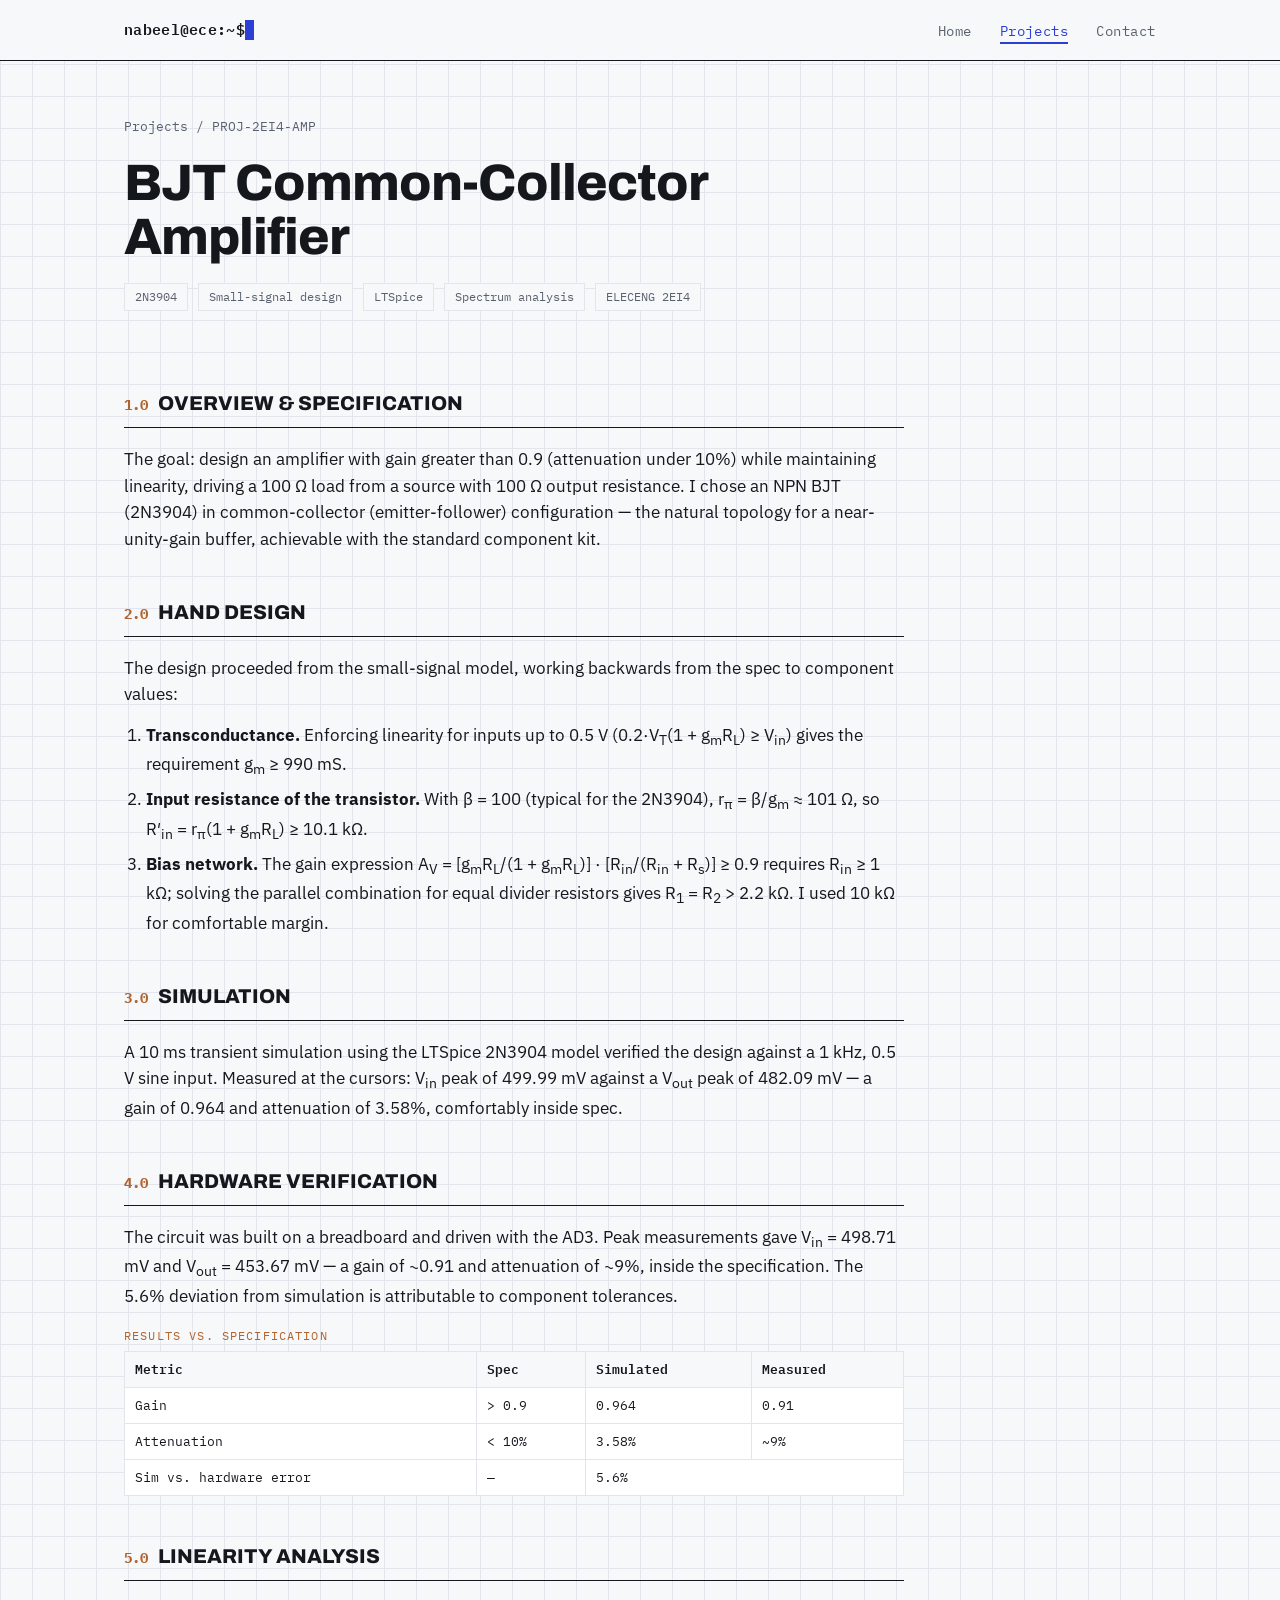
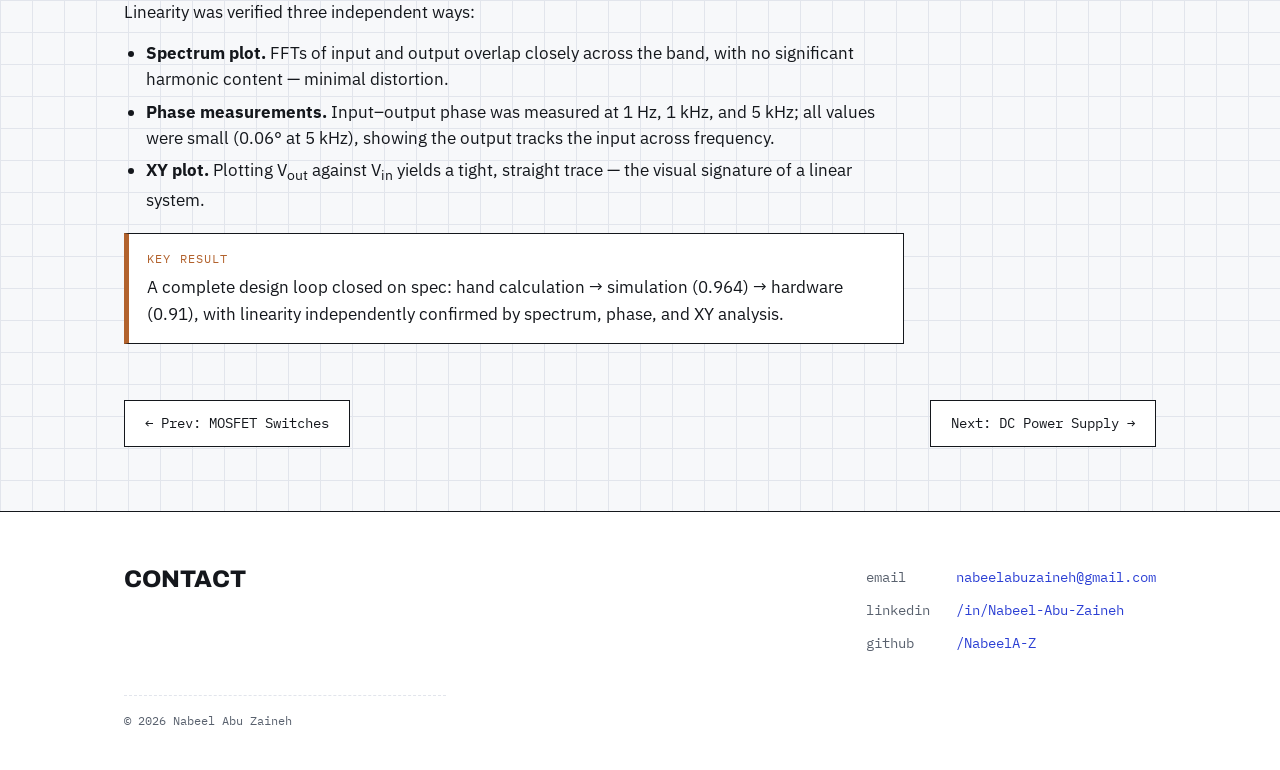
==== commit ae3352d0: "Remove co-op availability line from contact footers Co-Authored-By: Claude Opus 5 <noreply@anthropic" ====
--- a/amplifier.html
+++ b/amplifier.html
@@ -133,7 +133,6 @@
     <div class="foot-grid">
       <div>
         <h2>Contact</h2>
-        <p>Open to co-op roles in hardware, embedded, or test engineering.</p>
       </div>
       <ul class="contact-list">
         <li><span class="label">email</span><a href="mailto:nabeelabuzaineh@gmail.com">nabeelabuzaineh@gmail.com</a></li>
